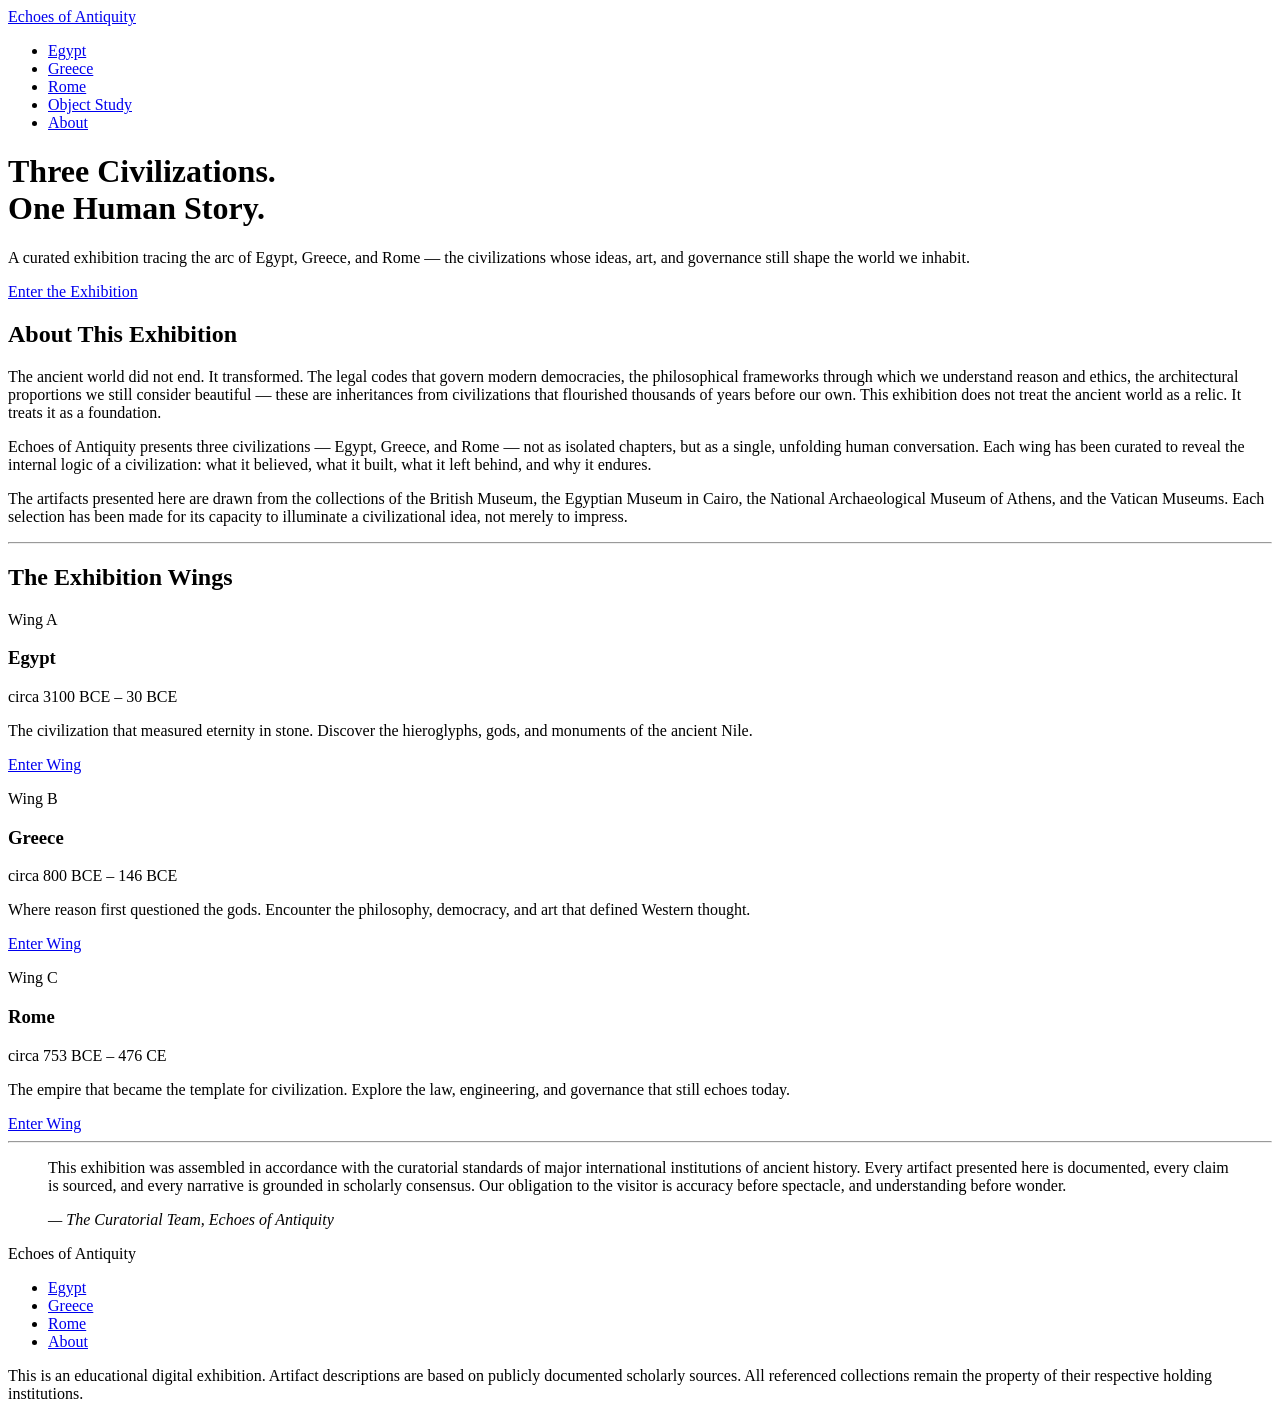
==== index.html @ 5735e862 "Add files via upload" ====
<!DOCTYPE html>
<html lang="en">
<head>
  <meta charset="UTF-8" />
  <meta name="viewport" content="width=device-width, initial-scale=1.0" />
  <title>Echoes of Antiquity — A Museum of Ancient Civilizations</title>
  <meta name="description" content="A curated digital exhibition exploring the civilizations of Egypt, Greece, and Rome." />

  <!-- Google Fonts — Bauhaus type system -->
  <link rel="preconnect" href="https://fonts.googleapis.com" />
  <link rel="preconnect" href="https://fonts.gstatic.com" crossorigin />
  <link href="https://fonts.googleapis.com/css2?family=Oswald:wght@300;400;600;700&family=Lora:ital,wght@0,400;0,700;1,400&display=swap" rel="stylesheet" />

  <link rel="stylesheet" href="css/styles.css" />
</head>
<body>

  <!-- ============================================================
       NAVIGATION
       ============================================================ -->
  <nav class="site-nav" aria-label="Main navigation">
    <div class="container nav-inner">
      <a href="index.html" class="nav-logo">Echoes of Antiquity</a>
      <ul class="nav-links" role="list">
        <li><a href="egypt.html">Egypt</a></li>
        <li><a href="greece.html">Greece</a></li>
        <li><a href="rome.html">Rome</a></li>
        <li><a href="artifact.html">Object Study</a></li>
        <li><a href="about.html">About</a></li>
      </ul>
    </div>
  </nav>

  <!-- ============================================================
       HERO
       ============================================================ -->
  <header class="hero">
    <div class="container hero-inner">
      <h1 class="hero-headline">Three Civilizations.<br>One Human Story.</h1>
      <p class="hero-subhead">
        A curated exhibition tracing the arc of Egypt, Greece, and Rome —
        the civilizations whose ideas, art, and governance still shape the world we inhabit.
      </p>
      <a href="egypt.html" class="btn-primary">Enter the Exhibition</a>
    </div>
  </header>

  <main>

    <!-- ============================================================
         EXHIBITION INTRODUCTION
         ============================================================ -->
    <section class="section-intro">
      <div class="container prose-block">
        <h2 class="section-heading">About This Exhibition</h2>
        <p>
          The ancient world did not end. It transformed. The legal codes that govern
          modern democracies, the philosophical frameworks through which we understand
          reason and ethics, the architectural proportions we still consider beautiful —
          these are inheritances from civilizations that flourished thousands of years
          before our own. This exhibition does not treat the ancient world as a relic.
          It treats it as a foundation.
        </p>
        <p>
          Echoes of Antiquity presents three civilizations — Egypt, Greece, and Rome —
          not as isolated chapters, but as a single, unfolding human conversation.
          Each wing has been curated to reveal the internal logic of a civilization:
          what it believed, what it built, what it left behind, and why it endures.
        </p>
        <p>
          The artifacts presented here are drawn from the collections of the British Museum,
          the Egyptian Museum in Cairo, the National Archaeological Museum of Athens,
          and the Vatican Museums. Each selection has been made for its capacity to
          illuminate a civilizational idea, not merely to impress.
        </p>
      </div>
    </section>

    <hr />

    <!-- ============================================================
         WING NAVIGATION CARDS
         ============================================================ -->
    <section class="section-wings">
      <div class="container">
        <h2 class="section-heading">The Exhibition Wings</h2>
        <div class="wing-grid">

          <article class="wing-card">
            <div class="wing-card-image" role="img" aria-label="Ancient Egyptian artifacts"></div>
            <div class="wing-card-body">
              <p class="wing-card-label">Wing A</p>
              <h3 class="wing-card-title">Egypt</h3>
              <p class="wing-card-dates">circa 3100 BCE – 30 BCE</p>
              <p class="wing-card-desc">
                The civilization that measured eternity in stone. Discover the
                hieroglyphs, gods, and monuments of the ancient Nile.
              </p>
              <a href="egypt.html" class="btn-secondary">Enter Wing</a>
            </div>
          </article>

          <article class="wing-card">
            <div class="wing-card-image" role="img" aria-label="Ancient Greek artifacts"></div>
            <div class="wing-card-body">
              <p class="wing-card-label">Wing B</p>
              <h3 class="wing-card-title">Greece</h3>
              <p class="wing-card-dates">circa 800 BCE – 146 BCE</p>
              <p class="wing-card-desc">
                Where reason first questioned the gods. Encounter the philosophy,
                democracy, and art that defined Western thought.
              </p>
              <a href="greece.html" class="btn-secondary">Enter Wing</a>
            </div>
          </article>

          <article class="wing-card">
            <div class="wing-card-image" role="img" aria-label="Ancient Roman artifacts"></div>
            <div class="wing-card-body">
              <p class="wing-card-label">Wing C</p>
              <h3 class="wing-card-title">Rome</h3>
              <p class="wing-card-dates">circa 753 BCE – 476 CE</p>
              <p class="wing-card-desc">
                The empire that became the template for civilization. Explore
                the law, engineering, and governance that still echoes today.
              </p>
              <a href="rome.html" class="btn-secondary">Enter Wing</a>
            </div>
          </article>

        </div>
      </div>
    </section>

    <hr />

    <!-- ============================================================
         CURATOR'S NOTE — AUTHORITY SIGNAL
         ============================================================ -->
    <section class="section-curator">
      <div class="container">
        <blockquote class="curator-note">
          <p>
            This exhibition was assembled in accordance with the curatorial standards
            of major international institutions of ancient history. Every artifact
            presented here is documented, every claim is sourced, and every narrative
            is grounded in scholarly consensus. Our obligation to the visitor is accuracy
            before spectacle, and understanding before wonder.
          </p>
          <footer>
            <cite>— The Curatorial Team, Echoes of Antiquity</cite>
          </footer>
        </blockquote>
      </div>
    </section>

  </main>

  <!-- ============================================================
       FOOTER
       ============================================================ -->
  <footer class="site-footer">
    <div class="container footer-inner">
      <p class="footer-name">Echoes of Antiquity</p>
      <nav aria-label="Footer navigation">
        <ul class="footer-links" role="list">
          <li><a href="egypt.html">Egypt</a></li>
          <li><a href="greece.html">Greece</a></li>
          <li><a href="rome.html">Rome</a></li>
          <li><a href="about.html">About</a></li>
        </ul>
      </nav>
      <p class="footer-disclaimer">
        This is an educational digital exhibition. Artifact descriptions are based
        on publicly documented scholarly sources. All referenced collections remain
        the property of their respective holding institutions.
      </p>
    </div>
  </footer>

</body>
</html>
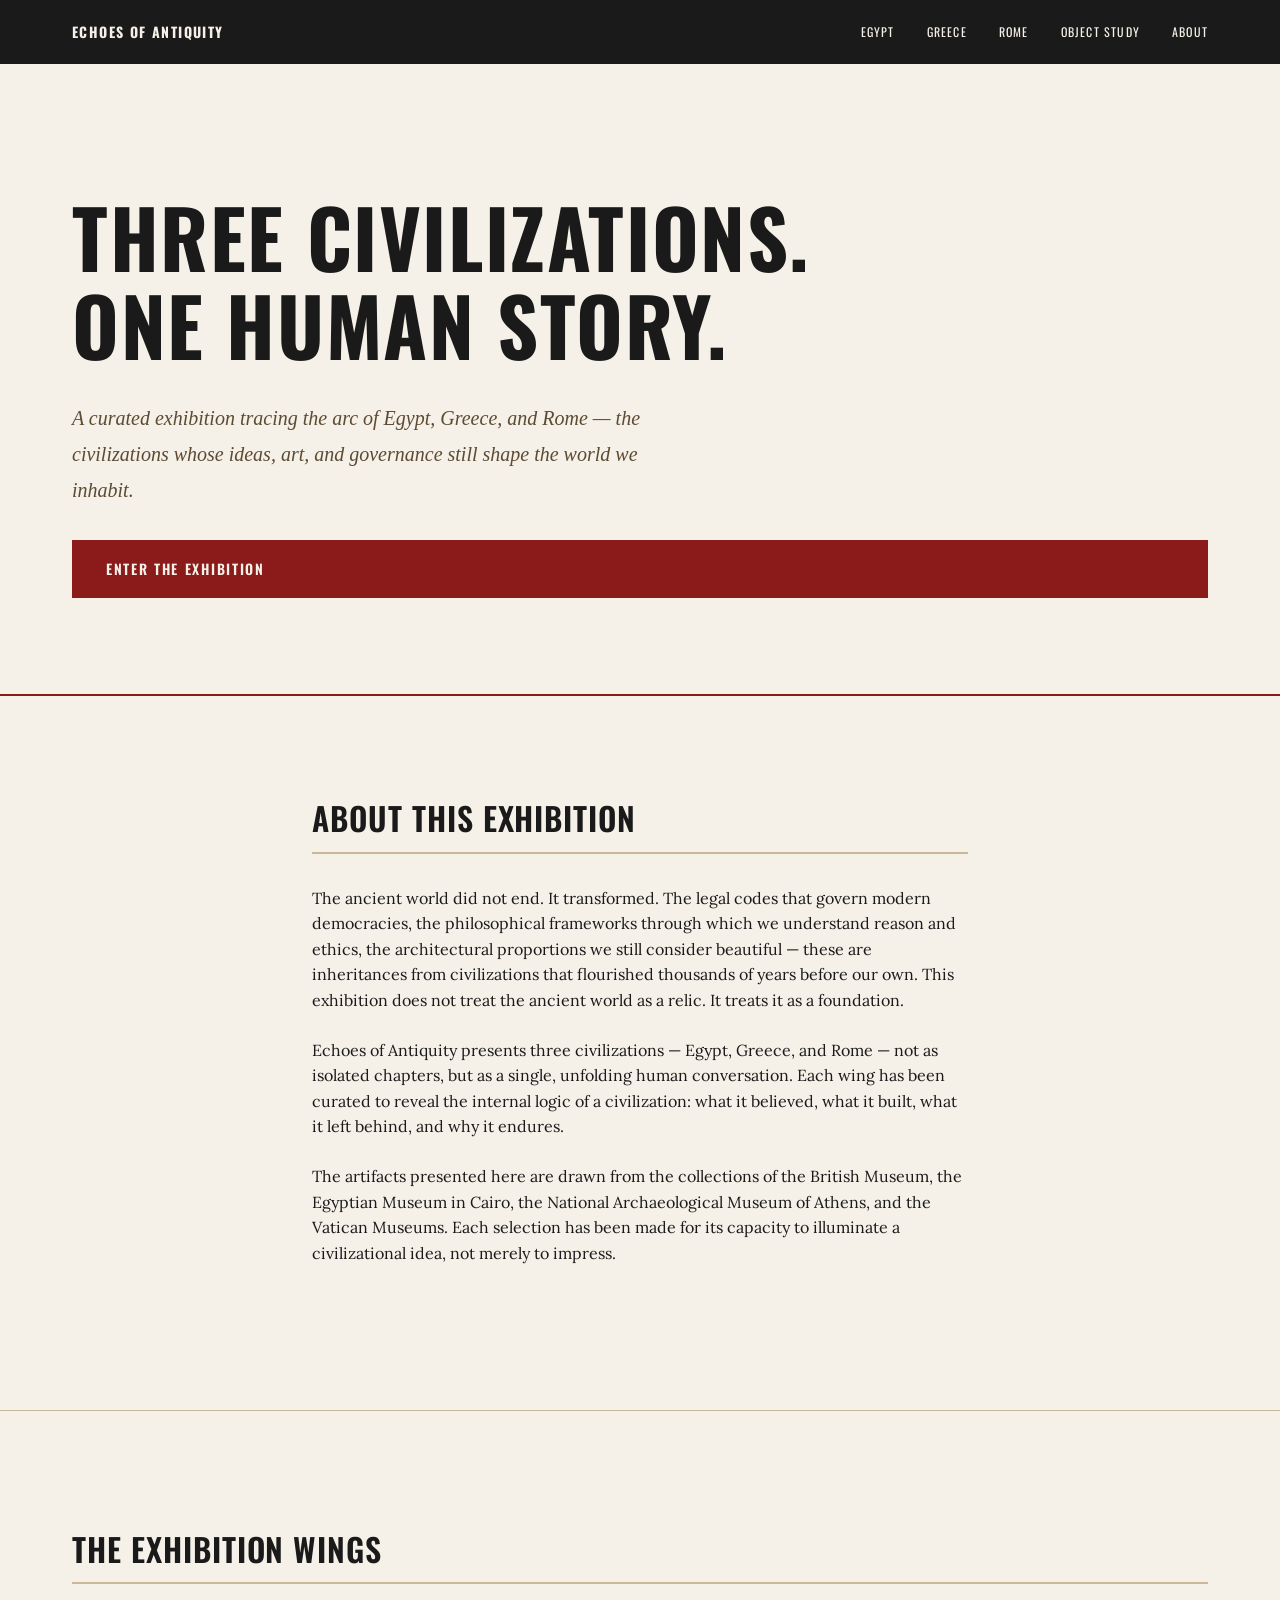
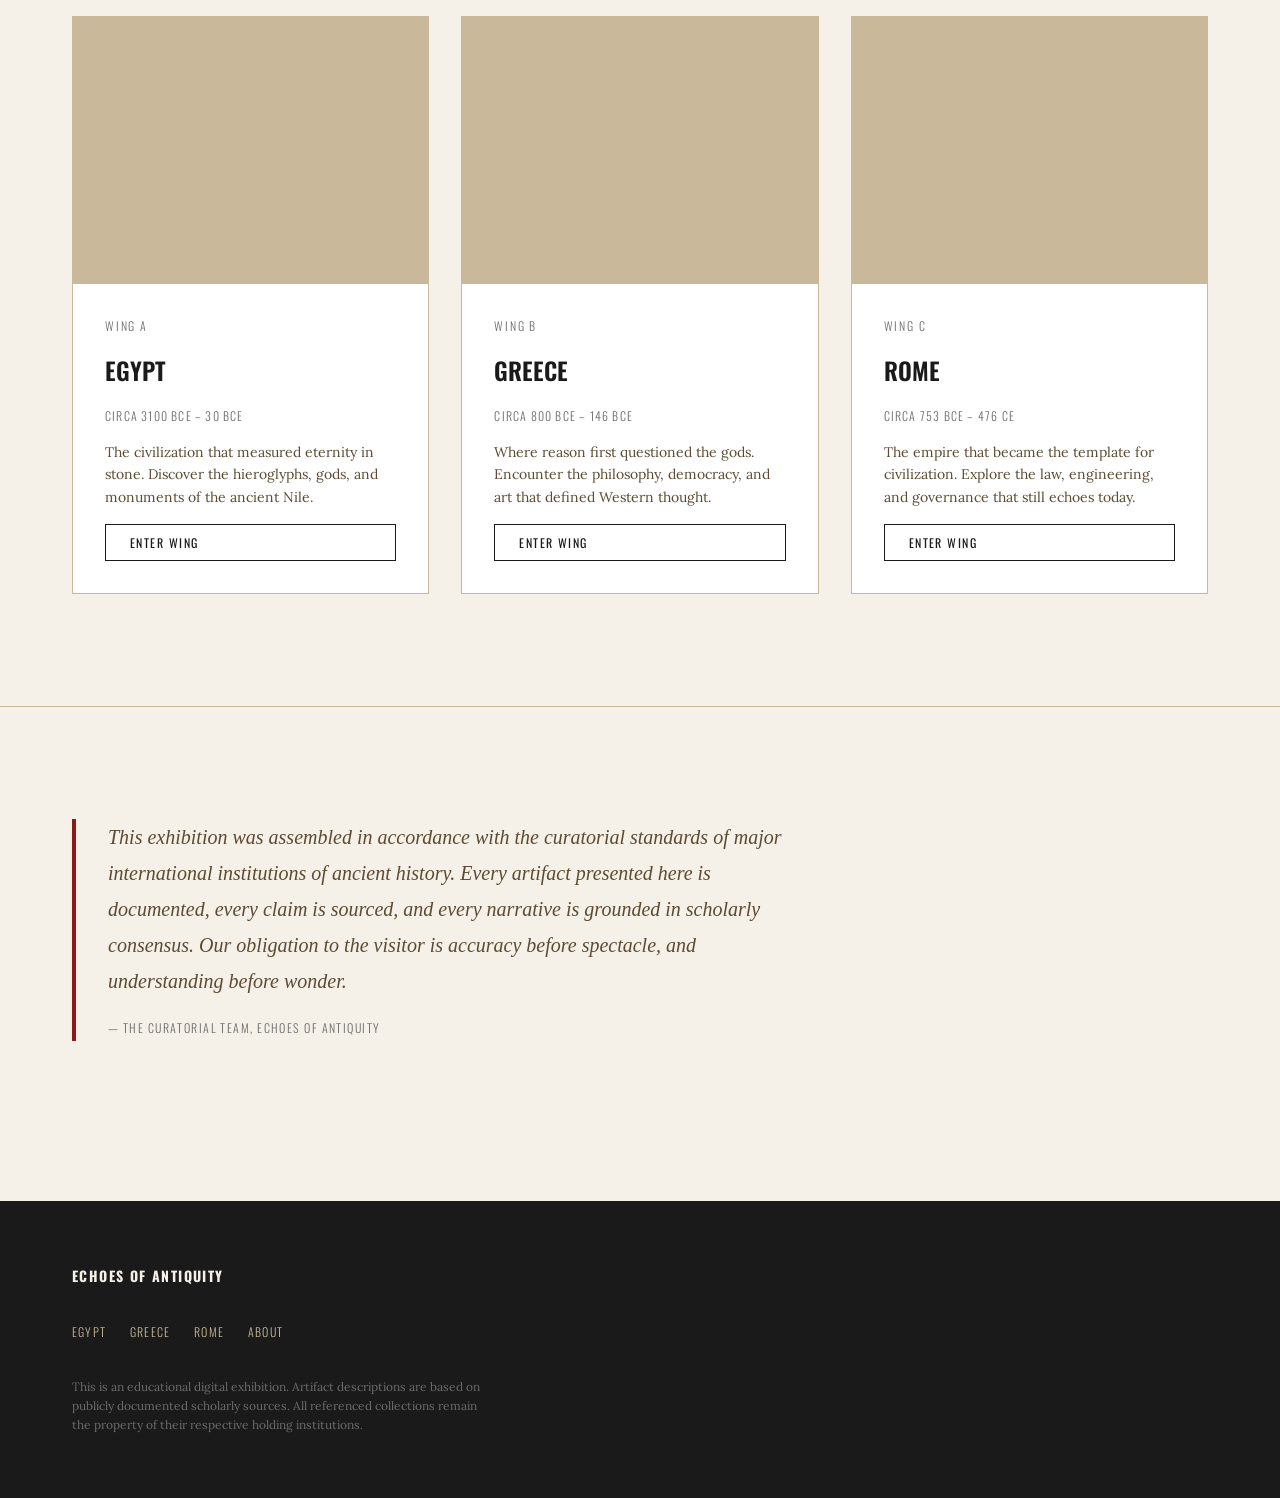
==== commit 3a7fa3ce: "Update stylesheet link path in index.html" ====
--- a/index.html
+++ b/index.html
@@ -11,7 +11,7 @@
   <link rel="preconnect" href="https://fonts.gstatic.com" crossorigin />
   <link href="https://fonts.googleapis.com/css2?family=Oswald:wght@300;400;600;700&family=Lora:ital,wght@0,400;0,700;1,400&display=swap" rel="stylesheet" />
 
-  <link rel="stylesheet" href="css/styles.css" />
+  <link rel="stylesheet" href="styles.css" />
 </head>
 <body>
 
--- a/styles.css
+++ b/styles.css
@@ -0,0 +1,549 @@
+/* ================================================================
+   Echoes of Antiquity — styles.css
+   Bauhaus Design System | Sage Brand | Authority Persuasion
+   ================================================================ */
+
+/* ================================================================
+   1. DESIGN TOKENS
+   ================================================================ */
+:root {
+  /* Colors */
+  --color-background:  #F5F0E8;
+  --color-surface:     #FFFFFF;
+  --color-primary:     #1A1A1A;
+  --color-secondary:   #5C4B32;
+  --color-accent:      #8B1A1A;
+  --color-rule:        #C9B99A;
+  --color-muted:       #6B6B6B;
+
+  /* Type scale */
+  --text-xs:    0.75rem;
+  --text-sm:    0.875rem;
+  --text-base:  1rem;
+  --text-lg:    1.25rem;
+  --text-xl:    1.5rem;
+  --text-2xl:   2rem;
+  --text-3xl:   3rem;
+  --text-hero:  5rem;
+
+  /* Line heights */
+  --leading-tight:  1.1;
+  --leading-snug:   1.3;
+  --leading-normal: 1.6;
+  --leading-loose:  1.8;
+
+  /* Spacing */
+  --space-1:   0.5rem;
+  --space-2:   1rem;
+  --space-3:   1.5rem;
+  --space-4:   2rem;
+  --space-6:   3rem;
+  --space-8:   4rem;
+  --space-12:  6rem;
+  --space-16:  8rem;
+}
+
+/* ================================================================
+   2. RESET & BASE
+   ================================================================ */
+*, *::before, *::after {
+  box-sizing: border-box;
+  margin: 0;
+  padding: 0;
+}
+
+html {
+  scroll-behavior: smooth;
+}
+
+body {
+  background-color: var(--color-background);
+  color: var(--color-primary);
+  font-family: 'Lora', Georgia, serif;
+  font-size: var(--text-base);
+  line-height: var(--leading-normal);
+}
+
+img {
+  display: block;
+  max-width: 100%;
+}
+
+a {
+  color: inherit;
+  text-decoration: none;
+}
+
+ul[role="list"] {
+  list-style: none;
+}
+
+hr {
+  border: none;
+  border-top: 1px solid var(--color-rule);
+  margin-block: var(--space-6);
+}
+
+/* ================================================================
+   3. LAYOUT — Container & Grid
+   ================================================================ */
+.container {
+  width: 100%;
+  max-width: 1200px;
+  margin-inline: auto;
+  padding-inline: var(--space-4);
+}
+
+/* ================================================================
+   4. NAVIGATION
+   ================================================================ */
+.site-nav {
+  background-color: var(--color-primary);
+  position: sticky;
+  top: 0;
+  z-index: 100;
+}
+
+.nav-inner {
+  display: flex;
+  align-items: center;
+  justify-content: space-between;
+  height: 64px;
+}
+
+.nav-logo {
+  font-family: 'Oswald', sans-serif;
+  font-weight: 700;
+  font-size: var(--text-sm);
+  letter-spacing: 0.1em;
+  text-transform: uppercase;
+  color: var(--color-background);
+}
+
+.nav-links {
+  display: flex;
+  gap: var(--space-4);
+}
+
+.nav-links a {
+  font-family: 'Oswald', sans-serif;
+  font-weight: 400;
+  font-size: var(--text-xs);
+  letter-spacing: 0.1em;
+  text-transform: uppercase;
+  color: var(--color-background);
+  transition: color 0.2s;
+}
+
+.nav-links a:hover,
+.nav-links a[aria-current="page"] {
+  color: var(--color-accent);
+}
+
+/* ================================================================
+   5. HERO
+   ================================================================ */
+.hero {
+  background-color: var(--color-background);
+  border-bottom: 2px solid var(--color-accent);
+  padding-top: var(--space-16);
+  padding-bottom: var(--space-12);
+}
+
+.hero-inner {
+  display: grid;
+  grid-template-columns: 1fr;
+  gap: var(--space-4);
+}
+
+.hero-headline {
+  font-family: 'Oswald', sans-serif;
+  font-weight: 700;
+  font-size: var(--text-hero);
+  line-height: var(--leading-tight);
+  color: var(--color-primary);
+  text-transform: uppercase;
+  letter-spacing: 0.02em;
+}
+
+.hero-subhead {
+  font-family: 'Lora', serif;
+  font-style: italic;
+  font-size: var(--text-lg);
+  color: var(--color-secondary);
+  max-width: 60ch;
+  line-height: var(--leading-loose);
+}
+
+/* ================================================================
+   6. BUTTONS
+   ================================================================ */
+.btn-primary {
+  display: inline-block;
+  font-family: 'Oswald', sans-serif;
+  font-weight: 600;
+  font-size: var(--text-sm);
+  letter-spacing: 0.12em;
+  text-transform: uppercase;
+  color: var(--color-background);
+  background-color: var(--color-accent);
+  padding: var(--space-2) var(--space-4);
+  border: 2px solid var(--color-accent);
+  transition: background-color 0.2s, color 0.2s;
+}
+
+.btn-primary:hover {
+  background-color: transparent;
+  color: var(--color-accent);
+}
+
+.btn-secondary {
+  display: inline-block;
+  font-family: 'Oswald', sans-serif;
+  font-weight: 400;
+  font-size: var(--text-xs);
+  letter-spacing: 0.12em;
+  text-transform: uppercase;
+  color: var(--color-primary);
+  border: 1px solid var(--color-primary);
+  padding: var(--space-1) var(--space-3);
+  transition: background-color 0.2s, color 0.2s;
+}
+
+.btn-secondary:hover {
+  background-color: var(--color-primary);
+  color: var(--color-background);
+}
+
+/* ================================================================
+   7. SECTION HEADINGS
+   ================================================================ */
+.section-heading {
+  font-family: 'Oswald', sans-serif;
+  font-weight: 600;
+  font-size: var(--text-2xl);
+  color: var(--color-primary);
+  border-bottom: 2px solid var(--color-rule);
+  padding-bottom: var(--space-1);
+  margin-bottom: var(--space-4);
+  text-transform: uppercase;
+  letter-spacing: 0.03em;
+}
+
+/* ================================================================
+   8. PROSE BLOCK (body copy)
+   ================================================================ */
+.prose-block {
+  max-width: 72ch;
+}
+
+.prose-block p + p {
+  margin-top: var(--space-3);
+}
+
+.section-intro {
+  padding-block: var(--space-12);
+}
+
+/* ================================================================
+   9. WING NAVIGATION CARDS
+   ================================================================ */
+.section-wings {
+  padding-block: var(--space-8);
+}
+
+.wing-grid {
+  display: grid;
+  grid-template-columns: repeat(auto-fill, minmax(300px, 1fr));
+  gap: var(--space-4);
+  margin-top: var(--space-4);
+}
+
+.wing-card {
+  background-color: var(--color-surface);
+  border: 1px solid var(--color-rule);
+  display: flex;
+  flex-direction: column;
+}
+
+.wing-card-image {
+  width: 100%;
+  aspect-ratio: 4 / 3;
+  background-color: var(--color-rule);
+}
+
+.wing-card-body {
+  padding: var(--space-4);
+  display: flex;
+  flex-direction: column;
+  gap: var(--space-2);
+  flex: 1;
+}
+
+.wing-card-label {
+  font-family: 'Oswald', sans-serif;
+  font-weight: 300;
+  font-size: var(--text-xs);
+  text-transform: uppercase;
+  letter-spacing: 0.15em;
+  color: var(--color-muted);
+}
+
+.wing-card-title {
+  font-family: 'Oswald', sans-serif;
+  font-weight: 600;
+  font-size: var(--text-xl);
+  color: var(--color-primary);
+  text-transform: uppercase;
+}
+
+.wing-card-dates {
+  font-family: 'Oswald', sans-serif;
+  font-weight: 300;
+  font-size: var(--text-xs);
+  text-transform: uppercase;
+  letter-spacing: 0.1em;
+  color: var(--color-muted);
+}
+
+.wing-card-desc {
+  font-family: 'Lora', serif;
+  font-size: var(--text-sm);
+  color: var(--color-secondary);
+  line-height: var(--leading-normal);
+  flex: 1;
+}
+
+/* ================================================================
+   10. CURATOR'S NOTE — AUTHORITY SIGNAL
+   ================================================================ */
+.section-curator {
+  padding-block: var(--space-8);
+}
+
+.curator-note {
+  border-left: 4px solid var(--color-accent);
+  padding-left: var(--space-4);
+  max-width: 72ch;
+}
+
+.curator-note p {
+  font-family: 'Lora', serif;
+  font-style: italic;
+  font-size: var(--text-lg);
+  color: var(--color-secondary);
+  line-height: var(--leading-loose);
+}
+
+.curator-note footer {
+  margin-top: var(--space-2);
+}
+
+.curator-note cite {
+  font-family: 'Oswald', sans-serif;
+  font-weight: 300;
+  font-size: var(--text-xs);
+  text-transform: uppercase;
+  letter-spacing: 0.12em;
+  color: var(--color-muted);
+  font-style: normal;
+}
+
+/* ================================================================
+   11. WING HERO BANNER (used on egypt/greece/rome pages)
+   ================================================================ */
+.wing-hero {
+  background-color: var(--color-primary);
+  border-left: 6px solid var(--color-accent);
+  padding-block: var(--space-12);
+}
+
+.wing-hero-inner {
+  display: flex;
+  flex-direction: column;
+  gap: var(--space-2);
+}
+
+.wing-hero-label {
+  font-family: 'Oswald', sans-serif;
+  font-weight: 300;
+  font-size: var(--text-xs);
+  text-transform: uppercase;
+  letter-spacing: 0.2em;
+  color: var(--color-rule);
+}
+
+.wing-hero-title {
+  font-family: 'Oswald', sans-serif;
+  font-weight: 700;
+  font-size: var(--text-3xl);
+  text-transform: uppercase;
+  color: var(--color-background);
+  line-height: var(--leading-tight);
+}
+
+.wing-hero-dates {
+  font-family: 'Oswald', sans-serif;
+  font-weight: 300;
+  font-size: var(--text-sm);
+  text-transform: uppercase;
+  letter-spacing: 0.2em;
+  color: var(--color-rule);
+}
+
+.wing-hero-thesis {
+  font-family: 'Lora', serif;
+  font-style: italic;
+  font-size: var(--text-lg);
+  color: var(--color-rule);
+  max-width: 55ch;
+  line-height: var(--leading-loose);
+  margin-top: var(--space-2);
+}
+
+/* ================================================================
+   12. ARTIFACT CARDS
+   ================================================================ */
+.artifact-grid {
+  display: grid;
+  grid-template-columns: repeat(auto-fill, minmax(280px, 1fr));
+  gap: var(--space-4);
+  margin-top: var(--space-4);
+}
+
+.artifact-card {
+  background-color: var(--color-surface);
+  border: 1px solid var(--color-rule);
+  display: flex;
+  flex-direction: column;
+}
+
+.artifact-card-image {
+  width: 100%;
+  aspect-ratio: 4 / 3;
+  background-color: var(--color-rule);
+}
+
+.artifact-card-body {
+  padding: var(--space-4);
+  display: flex;
+  flex-direction: column;
+  gap: var(--space-1);
+}
+
+.artifact-name {
+  font-family: 'Oswald', sans-serif;
+  font-weight: 600;
+  font-size: var(--text-xl);
+  color: var(--color-primary);
+}
+
+.artifact-period {
+  font-family: 'Oswald', sans-serif;
+  font-weight: 300;
+  font-size: var(--text-xs);
+  text-transform: uppercase;
+  letter-spacing: 0.12em;
+  color: var(--color-muted);
+}
+
+.artifact-meta {
+  font-family: 'Lora', serif;
+  font-size: var(--text-sm);
+  color: var(--color-secondary);
+  margin-top: var(--space-1);
+}
+
+.artifact-desc {
+  font-family: 'Lora', serif;
+  font-size: var(--text-base);
+  color: var(--color-primary);
+  line-height: var(--leading-normal);
+  margin-top: var(--space-2);
+}
+
+.artifact-institution {
+  font-family: 'Oswald', sans-serif;
+  font-weight: 300;
+  font-size: var(--text-xs);
+  text-transform: uppercase;
+  letter-spacing: 0.1em;
+  color: var(--color-muted);
+  margin-top: var(--space-2);
+  border-top: 1px solid var(--color-rule);
+  padding-top: var(--space-2);
+}
+
+/* ================================================================
+   13. FOOTER
+   ================================================================ */
+.site-footer {
+  background-color: var(--color-primary);
+  padding-block: var(--space-8);
+  margin-top: var(--space-12);
+}
+
+.footer-inner {
+  display: flex;
+  flex-direction: column;
+  gap: var(--space-4);
+}
+
+.footer-name {
+  font-family: 'Oswald', sans-serif;
+  font-weight: 700;
+  font-size: var(--text-sm);
+  text-transform: uppercase;
+  letter-spacing: 0.1em;
+  color: var(--color-background);
+}
+
+.footer-links {
+  display: flex;
+  flex-wrap: wrap;
+  gap: var(--space-3);
+}
+
+.footer-links a {
+  font-family: 'Oswald', sans-serif;
+  font-weight: 300;
+  font-size: var(--text-xs);
+  text-transform: uppercase;
+  letter-spacing: 0.1em;
+  color: var(--color-rule);
+  transition: color 0.2s;
+}
+
+.footer-links a:hover {
+  color: var(--color-background);
+}
+
+.footer-disclaimer {
+  font-family: 'Lora', serif;
+  font-size: var(--text-xs);
+  color: var(--color-muted);
+  max-width: 60ch;
+  line-height: var(--leading-normal);
+}
+
+/* ================================================================
+   14. RESPONSIVE
+   ================================================================ */
+@media (max-width: 640px) {
+  .hero-headline {
+    font-size: var(--text-3xl);
+  }
+
+  .nav-links {
+    gap: var(--space-2);
+  }
+
+  .wing-grid,
+  .artifact-grid {
+    grid-template-columns: 1fr;
+  }
+
+  .wing-hero-title {
+    font-size: var(--text-2xl);
+  }
+}
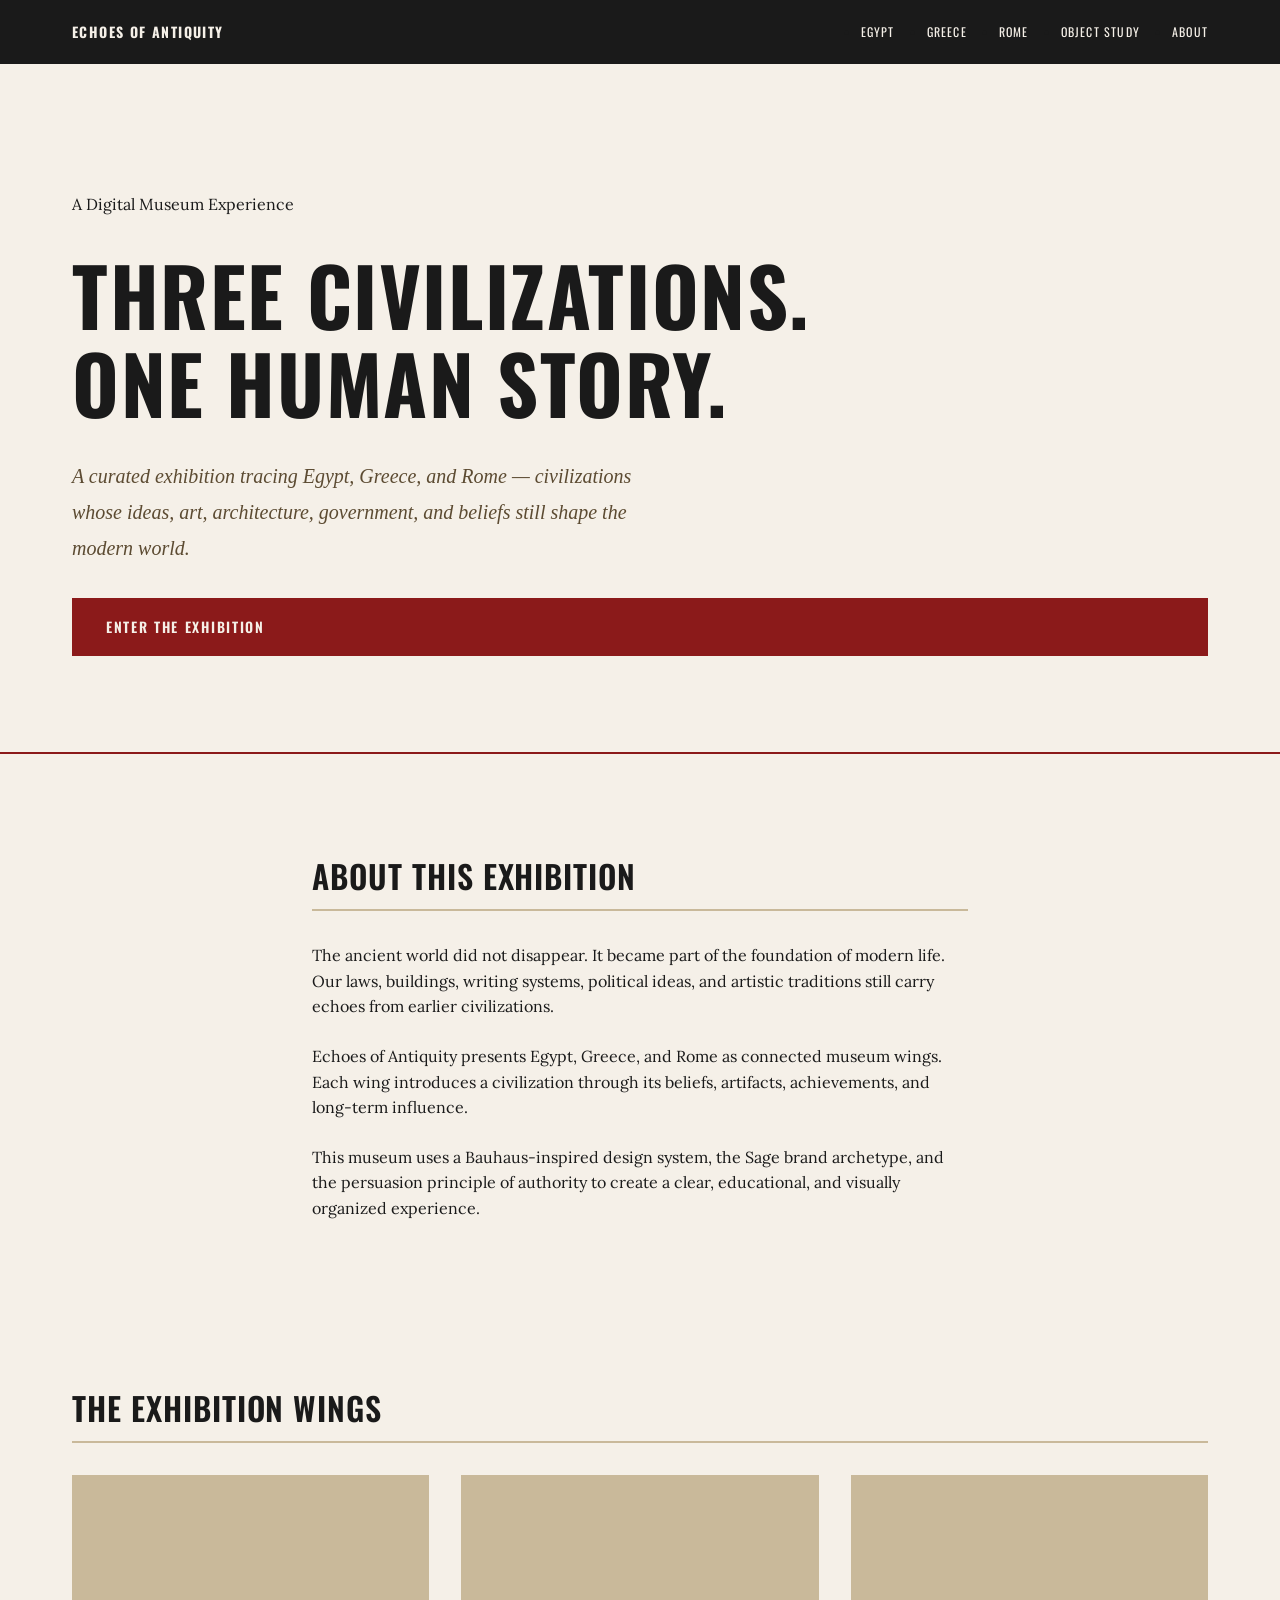
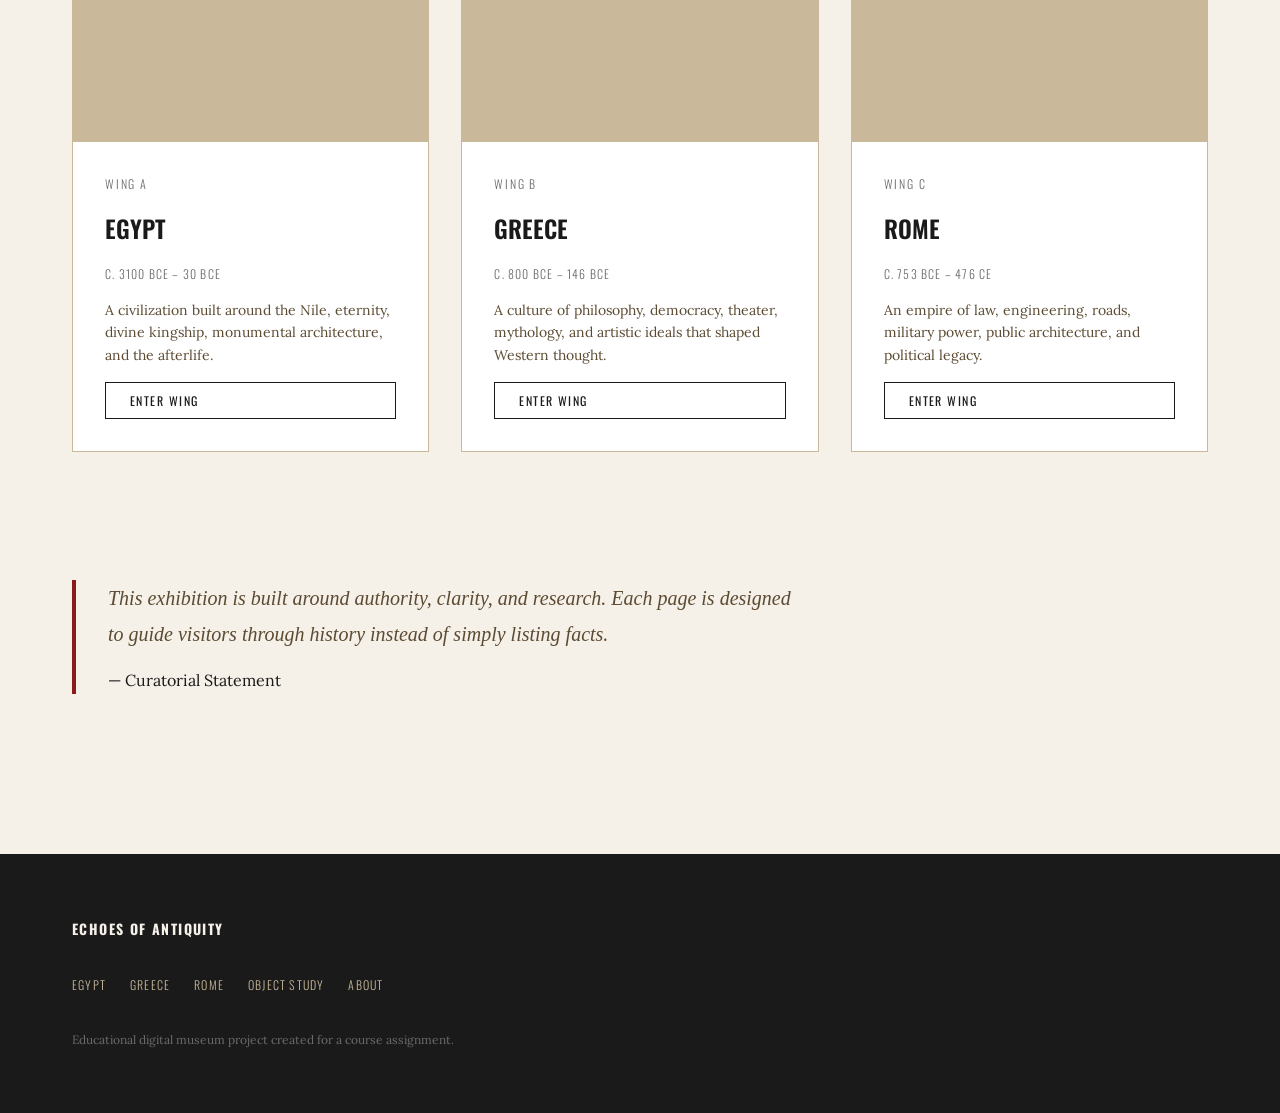
==== commit 07b04fdb: "Refactor index.html for clarity and consistency Updated the description meta tag and improved text c" ====
--- a/index.html
+++ b/index.html
@@ -1,27 +1,24 @@
+<!-- index.html -->
 <!DOCTYPE html>
 <html lang="en">
 <head>
   <meta charset="UTF-8" />
   <meta name="viewport" content="width=device-width, initial-scale=1.0" />
   <title>Echoes of Antiquity — A Museum of Ancient Civilizations</title>
-  <meta name="description" content="A curated digital exhibition exploring the civilizations of Egypt, Greece, and Rome." />
+  <meta name="description" content="A curated digital exhibition exploring Egypt, Greece, and Rome." />
 
-  <!-- Google Fonts — Bauhaus type system -->
   <link rel="preconnect" href="https://fonts.googleapis.com" />
   <link rel="preconnect" href="https://fonts.gstatic.com" crossorigin />
   <link href="https://fonts.googleapis.com/css2?family=Oswald:wght@300;400;600;700&family=Lora:ital,wght@0,400;0,700;1,400&display=swap" rel="stylesheet" />
 
   <link rel="stylesheet" href="styles.css" />
 </head>
+
 <body>
-
-  <!-- ============================================================
-       NAVIGATION
-       ============================================================ -->
-  <nav class="site-nav" aria-label="Main navigation">
+  <nav class="site-nav">
     <div class="container nav-inner">
       <a href="index.html" class="nav-logo">Echoes of Antiquity</a>
-      <ul class="nav-links" role="list">
+      <ul class="nav-links">
         <li><a href="egypt.html">Egypt</a></li>
         <li><a href="greece.html">Greece</a></li>
         <li><a href="rome.html">Rome</a></li>
@@ -31,152 +28,118 @@
     </div>
   </nav>
 
-  <!-- ============================================================
-       HERO
-       ============================================================ -->
   <header class="hero">
     <div class="container hero-inner">
+      <p class="eyebrow">A Digital Museum Experience</p>
       <h1 class="hero-headline">Three Civilizations.<br>One Human Story.</h1>
       <p class="hero-subhead">
-        A curated exhibition tracing the arc of Egypt, Greece, and Rome —
-        the civilizations whose ideas, art, and governance still shape the world we inhabit.
+        A curated exhibition tracing Egypt, Greece, and Rome — civilizations whose ideas,
+        art, architecture, government, and beliefs still shape the modern world.
       </p>
       <a href="egypt.html" class="btn-primary">Enter the Exhibition</a>
     </div>
   </header>
 
   <main>
-
-    <!-- ============================================================
-         EXHIBITION INTRODUCTION
-         ============================================================ -->
     <section class="section-intro">
       <div class="container prose-block">
         <h2 class="section-heading">About This Exhibition</h2>
         <p>
-          The ancient world did not end. It transformed. The legal codes that govern
-          modern democracies, the philosophical frameworks through which we understand
-          reason and ethics, the architectural proportions we still consider beautiful —
-          these are inheritances from civilizations that flourished thousands of years
-          before our own. This exhibition does not treat the ancient world as a relic.
-          It treats it as a foundation.
+          The ancient world did not disappear. It became part of the foundation of modern life.
+          Our laws, buildings, writing systems, political ideas, and artistic traditions still
+          carry echoes from earlier civilizations.
         </p>
         <p>
-          Echoes of Antiquity presents three civilizations — Egypt, Greece, and Rome —
-          not as isolated chapters, but as a single, unfolding human conversation.
-          Each wing has been curated to reveal the internal logic of a civilization:
-          what it believed, what it built, what it left behind, and why it endures.
+          Echoes of Antiquity presents Egypt, Greece, and Rome as connected museum wings.
+          Each wing introduces a civilization through its beliefs, artifacts, achievements,
+          and long-term influence.
         </p>
         <p>
-          The artifacts presented here are drawn from the collections of the British Museum,
-          the Egyptian Museum in Cairo, the National Archaeological Museum of Athens,
-          and the Vatican Museums. Each selection has been made for its capacity to
-          illuminate a civilizational idea, not merely to impress.
+          This museum uses a Bauhaus-inspired design system, the Sage brand archetype,
+          and the persuasion principle of authority to create a clear, educational,
+          and visually organized experience.
         </p>
       </div>
     </section>
 
-    <hr />
-
-    <!-- ============================================================
-         WING NAVIGATION CARDS
-         ============================================================ -->
     <section class="section-wings">
       <div class="container">
         <h2 class="section-heading">The Exhibition Wings</h2>
+
         <div class="wing-grid">
-
           <article class="wing-card">
-            <div class="wing-card-image" role="img" aria-label="Ancient Egyptian artifacts"></div>
+            <div class="wing-card-image egypt-img"></div>
             <div class="wing-card-body">
               <p class="wing-card-label">Wing A</p>
               <h3 class="wing-card-title">Egypt</h3>
-              <p class="wing-card-dates">circa 3100 BCE – 30 BCE</p>
+              <p class="wing-card-dates">c. 3100 BCE – 30 BCE</p>
               <p class="wing-card-desc">
-                The civilization that measured eternity in stone. Discover the
-                hieroglyphs, gods, and monuments of the ancient Nile.
+                A civilization built around the Nile, eternity, divine kingship,
+                monumental architecture, and the afterlife.
               </p>
               <a href="egypt.html" class="btn-secondary">Enter Wing</a>
             </div>
           </article>
 
           <article class="wing-card">
-            <div class="wing-card-image" role="img" aria-label="Ancient Greek artifacts"></div>
+            <div class="wing-card-image greece-img"></div>
             <div class="wing-card-body">
               <p class="wing-card-label">Wing B</p>
               <h3 class="wing-card-title">Greece</h3>
-              <p class="wing-card-dates">circa 800 BCE – 146 BCE</p>
+              <p class="wing-card-dates">c. 800 BCE – 146 BCE</p>
               <p class="wing-card-desc">
-                Where reason first questioned the gods. Encounter the philosophy,
-                democracy, and art that defined Western thought.
+                A culture of philosophy, democracy, theater, mythology,
+                and artistic ideals that shaped Western thought.
               </p>
               <a href="greece.html" class="btn-secondary">Enter Wing</a>
             </div>
           </article>
 
           <article class="wing-card">
-            <div class="wing-card-image" role="img" aria-label="Ancient Roman artifacts"></div>
+            <div class="wing-card-image rome-img"></div>
             <div class="wing-card-body">
               <p class="wing-card-label">Wing C</p>
               <h3 class="wing-card-title">Rome</h3>
-              <p class="wing-card-dates">circa 753 BCE – 476 CE</p>
+              <p class="wing-card-dates">c. 753 BCE – 476 CE</p>
               <p class="wing-card-desc">
-                The empire that became the template for civilization. Explore
-                the law, engineering, and governance that still echoes today.
+                An empire of law, engineering, roads, military power,
+                public architecture, and political legacy.
               </p>
               <a href="rome.html" class="btn-secondary">Enter Wing</a>
             </div>
           </article>
-
         </div>
       </div>
     </section>
 
-    <hr />
-
-    <!-- ============================================================
-         CURATOR'S NOTE — AUTHORITY SIGNAL
-         ============================================================ -->
     <section class="section-curator">
       <div class="container">
         <blockquote class="curator-note">
           <p>
-            This exhibition was assembled in accordance with the curatorial standards
-            of major international institutions of ancient history. Every artifact
-            presented here is documented, every claim is sourced, and every narrative
-            is grounded in scholarly consensus. Our obligation to the visitor is accuracy
-            before spectacle, and understanding before wonder.
+            This exhibition is built around authority, clarity, and research.
+            Each page is designed to guide visitors through history instead of simply
+            listing facts.
           </p>
-          <footer>
-            <cite>— The Curatorial Team, Echoes of Antiquity</cite>
-          </footer>
+          <footer>— Curatorial Statement</footer>
         </blockquote>
       </div>
     </section>
-
   </main>
 
-  <!-- ============================================================
-       FOOTER
-       ============================================================ -->
   <footer class="site-footer">
     <div class="container footer-inner">
       <p class="footer-name">Echoes of Antiquity</p>
-      <nav aria-label="Footer navigation">
-        <ul class="footer-links" role="list">
-          <li><a href="egypt.html">Egypt</a></li>
-          <li><a href="greece.html">Greece</a></li>
-          <li><a href="rome.html">Rome</a></li>
-          <li><a href="about.html">About</a></li>
-        </ul>
-      </nav>
+      <ul class="footer-links">
+        <li><a href="egypt.html">Egypt</a></li>
+        <li><a href="greece.html">Greece</a></li>
+        <li><a href="rome.html">Rome</a></li>
+        <li><a href="artifact.html">Object Study</a></li>
+        <li><a href="about.html">About</a></li>
+      </ul>
       <p class="footer-disclaimer">
-        This is an educational digital exhibition. Artifact descriptions are based
-        on publicly documented scholarly sources. All referenced collections remain
-        the property of their respective holding institutions.
+        Educational digital museum project created for a course assignment.
       </p>
     </div>
   </footer>
-
 </body>
 </html>
